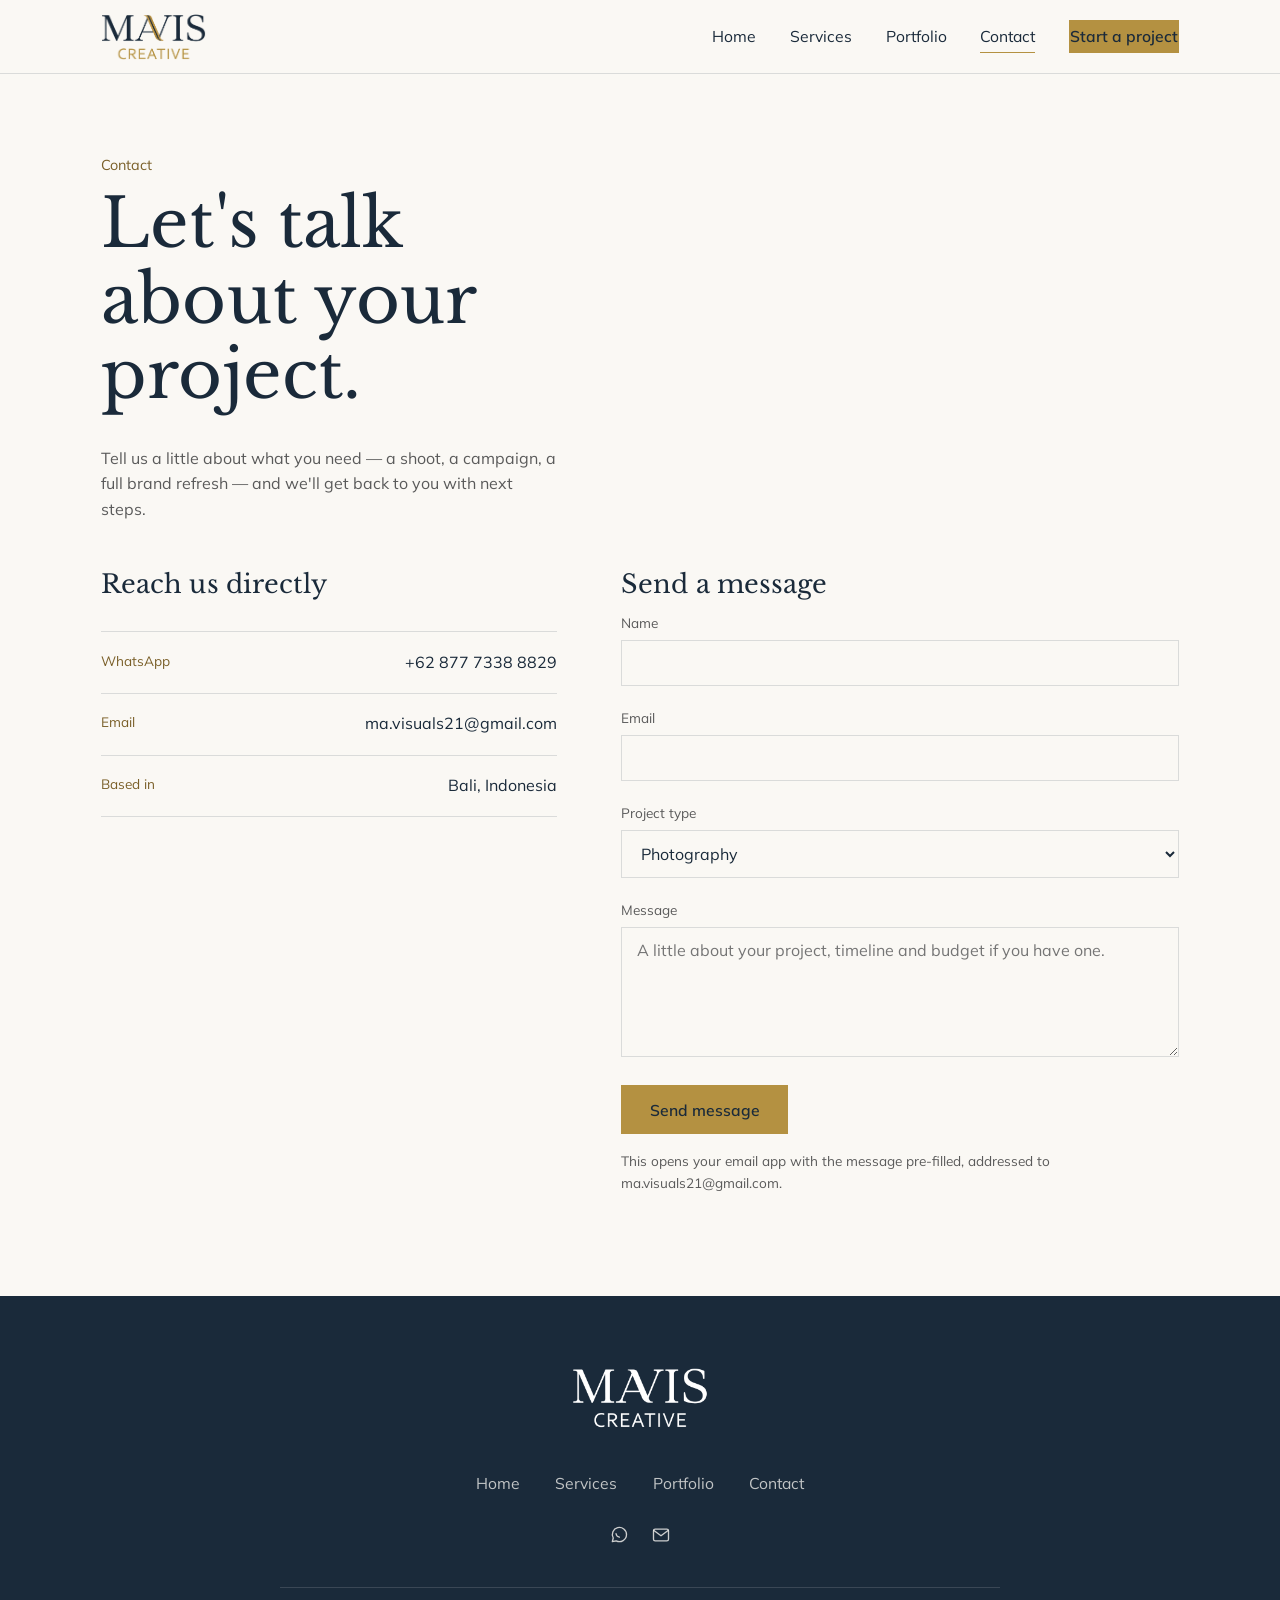
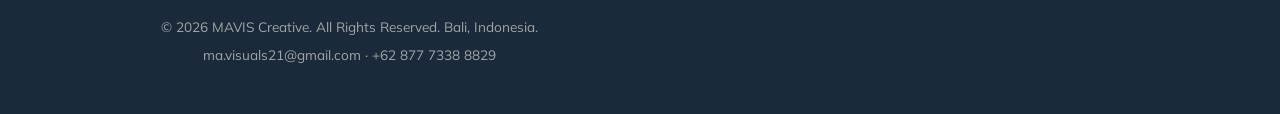
==== contact.html @ d6a07fe7 "Add files via upload" ====
<!DOCTYPE html>
<html lang="en">
<head>
<meta charset="UTF-8">
<meta name="viewport" content="width=device-width, initial-scale=1.0">
<title>Contact — MAVIS Creative</title>
<meta name="description" content="Get in touch with MAVIS for photography, videography, design, digital marketing or OTA listing work in Bali.">
<link rel="stylesheet" href="css/style.css">
</head>
<body class="page-inner">

<header class="site-header">
  <div class="container">
    <a href="index.html" class="brand" aria-label="MAVIS Creative — home">
      <img class="brand-logo brand-logo-color" src="assets/logo/mavis-creative-color.png" alt="MAVIS Creative">
      <img class="brand-logo brand-logo-white" src="assets/logo/mavis-creative-white.png" alt="MAVIS Creative">
    </a>
    <button class="nav-toggle" aria-label="Toggle menu" aria-expanded="false">
      <span></span><span></span><span></span>
    </button>
    <nav class="nav-links">
      <a href="index.html">Home</a>
      <a href="services.html">Services</a>
      <a href="portfolio.html">Portfolio</a>
      <a href="contact.html" aria-current="page">Contact</a>
      <a href="https://wa.me/6287773388829" class="nav-cta" target="_blank" rel="noopener">Start a project</a>
    </nav>
  </div>
</header>

<main>

  <section style="padding-top: clamp(7rem, 12vw, 10rem);">
    <div class="container">
      <div class="section-head">
        <span class="kicker">Contact</span>
        <h1>Let's talk about your project.</h1>
        <p>Tell us a little about what you need — a shoot, a campaign, a full brand refresh — and we'll get back to you with next steps.</p>
      </div>

      <div class="contact-grid">
        <div>
          <h3>Reach us directly</h3>
          <ul class="contact-list">
            <li>
              <span class="label">WhatsApp</span>
              <a href="https://wa.me/6287773388829" target="_blank" rel="noopener">+62 877 7338 8829</a>
            </li>
            <li>
              <span class="label">Email</span>
              <a href="mailto:ma.visuals21@gmail.com">ma.visuals21@gmail.com</a>
            </li>
            <li>
              <span class="label">Based in</span>
              <span>Bali, Indonesia</span>
            </li>
          </ul>
        </div>

        <div>
          <h3>Send a message</h3>
          <form id="contact-form">
            <div class="field">
              <label for="name">Name</label>
              <input type="text" id="name" name="name" required>
            </div>
            <div class="field">
              <label for="email">Email</label>
              <input type="email" id="email" name="email" required>
            </div>
            <div class="field">
              <label for="project">Project type</label>
              <select id="project" name="project">
                <option>Photography</option>
                <option>Videography</option>
                <option>Graphic design / branding</option>
                <option>Digital marketing (Meta &amp; Google Ads)</option>
                <option>OTA listing</option>
                <option>Something else</option>
              </select>
            </div>
            <div class="field">
              <label for="message">Message</label>
              <textarea id="message" name="message" required placeholder="A little about your project, timeline and budget if you have one."></textarea>
            </div>
            <button type="submit" class="btn btn-primary">Send message</button>
            <p class="form-note">This opens your email app with the message pre-filled, addressed to ma.visuals21@gmail.com.</p>
          </form>
        </div>
      </div>
    </div>
  </section>

</main>

<footer class="site-footer">
  <div class="container">
    <a href="index.html" class="footer-brand">
      <img src="assets/logo/mavis-creative-white.png" alt="MAVIS Creative">
    </a>
    <nav class="footer-links">
      <a href="index.html">Home</a>
      <a href="services.html">Services</a>
      <a href="portfolio.html">Portfolio</a>
      <a href="contact.html">Contact</a>
    </nav>
    <div class="footer-social">
      <a href="https://wa.me/6287773388829" target="_blank" rel="noopener" aria-label="WhatsApp"><svg viewBox="0 0 24 24" fill="none" stroke="currentColor" stroke-width="1.6" stroke-linecap="round" stroke-linejoin="round"><path d="M21 11.5a8.5 8.5 0 01-12.4 7.5L4 20l1.1-4.4A8.5 8.5 0 1121 11.5z"/><path d="M8.5 10.5c.3 2 2 3.7 4 4"/></svg></a>
      <a href="mailto:ma.visuals21@gmail.com" aria-label="Email"><svg viewBox="0 0 24 24" fill="none" stroke="currentColor" stroke-width="1.6" stroke-linecap="round" stroke-linejoin="round"><rect x="3" y="5" width="18" height="14" rx="2"/><path d="M3.5 6.5L12 13l8.5-6.5"/></svg></a>
    </div>
    <div class="footer-line"></div>
    <div class="footer-copy">
      <p>&copy; <span id="year"></span> MAVIS Creative. All Rights Reserved. Bali, Indonesia.</p>
      <p><a href="mailto:ma.visuals21@gmail.com">ma.visuals21@gmail.com</a> &middot; <a href="https://wa.me/6287773388829">+62 877 7338 8829</a></p>
    </div>
  </div>
</footer>

<script>document.getElementById('year').textContent = new Date().getFullYear();</script>
<script src="js/main.js"></script>
</body>
</html>
---- css/style.css ----
/* ============================================================
   MAVIS Creative
   Design tokens: Dark Slate Blue #1a2a3a / Antique Brass #b49141 / Gray #5a5a5a
   Type: Baskerville Old Face (display) + Corbel (text)
   ============================================================ */

@import url('https://fonts.googleapis.com/css2?family=Libre+Baskerville:ital,wght@0,400;0,700;1,400&family=Mulish:wght@400;500;600;700&display=swap');

:root{
  /* --- brand colors --- */
  --ink:        #1a2a3a;   /* dark slate blue */
  --brass:      #b49141;   /* antique brass — for buttons, dark backgrounds, large accents */
  --brass-deep: #8c6f30;
  --brass-text: #7a5f28;   /* darkened brass, AA-safe for small text on the paper background */
  --gray:       #5a5a5a;
  --paper:      #faf8f4;   /* warm off-white */
  --paper-deep: #efe9dd;   /* deeper warm panel */
  --line:       rgba(26,42,58,0.14);
  --line-brass: rgba(180,145,65,0.45);

  /* --- type --- */
  --serif: 'Baskerville Old Face', 'Libre Baskerville', Georgia, 'Times New Roman', serif;
  --sans:  Corbel, Mulish, 'Segoe UI', system-ui, -apple-system, sans-serif;

  /* --- scale (approx 1.25 ratio) --- */
  --s-1: 0.9rem;
  --s0:  1rem;
  --s1:  1.25rem;
  --s2:  1.7rem;
  --s3:  2.2rem;
  --s4:  3rem;
  --s5:  4.2rem;

  --max: 1180px;
  --gutter: clamp(1.25rem, 4vw, 3.5rem);
}

*, *::before, *::after{ box-sizing: border-box; }
html{ scroll-behavior: smooth; }
@media (prefers-reduced-motion: reduce){
  html{ scroll-behavior: auto; }
  *{ animation-duration: 0.001ms !important; animation-iteration-count: 1 !important; transition-duration: 0.001ms !important; }
}

body{
  margin:0;
  background: var(--paper);
  color: var(--ink);
  font-family: var(--sans);
  font-size: var(--s0);
  line-height: 1.6;
  -webkit-font-smoothing: antialiased;
}

img{ max-width:100%; display:block; }
a{ color: inherit; text-decoration: none; }
ul{ margin:0; padding:0; list-style:none; }
button{ font-family: inherit; }

h1,h2,h3,h4{
  font-family: var(--serif);
  font-weight: 700;
  line-height: 1.12;
  margin: 0 0 0.5em;
  letter-spacing: 0.002em;
}
h1{ font-size: clamp(2.4rem, 5.4vw, var(--s5)); font-weight: 400; }
h2{ font-size: clamp(1.8rem, 3.4vw, var(--s4)); font-weight: 400; }
h3{ font-size: clamp(1.3rem, 2vw, var(--s3)); font-weight: 400; }
h4{ font-size: var(--s1); font-weight: 700; font-family: var(--sans); }

p{ margin: 0 0 1em; color: var(--gray); max-width: 62ch; }
p:last-child{ margin-bottom: 0; }

.container{
  max-width: var(--max);
  margin: 0 auto;
  padding-left: var(--gutter);
  padding-right: var(--gutter);
}

.visually-hidden{
  position:absolute; width:1px; height:1px; overflow:hidden;
  clip: rect(0 0 0 0); white-space:nowrap;
}

:focus-visible{
  outline: 2px solid var(--brass);
  outline-offset: 3px;
}

/* ============================================================
   Grain texture — subtle, editorial paper feel
   ============================================================ */
.grain{
  position: relative;
}
.grain::before{
  content:"";
  position:absolute; inset:0;
  pointer-events:none;
  opacity:0.05;
  background-image: url("data:image/svg+xml,%3Csvg xmlns='http://www.w3.org/2000/svg' width='120' height='120'%3E%3Cfilter id='n'%3E%3CfeTurbulence type='fractalNoise' baseFrequency='0.9' numOctaves='2' stitchTiles='stitch'/%3E%3C/filter%3E%3Crect width='100%25' height='100%25' filter='url(%23n)'/%3E%3C/svg%3E");
  mix-blend-mode: overlay;
}

/* ============================================================
   Header / Nav
   ============================================================ */
.site-header{
  position: fixed;
  top:0; left:0; right:0;
  z-index: 100;
  padding: 1.4rem 0;
  transition: background-color .35s ease, padding .35s ease, border-color .35s ease;
  border-bottom: 1px solid transparent;
}
.site-header .container{
  display:flex; align-items:center; justify-content:space-between; gap: 1.5rem;
}
.site-header.is-scrolled{
  background: rgba(250,248,244,0.94);
  backdrop-filter: blur(6px);
  border-bottom-color: var(--line);
  padding: 0.85rem 0;
}
body.page-inner .site-header{
  background: var(--paper);
  border-bottom-color: var(--line);
  padding: 0.85rem 0;
}

.brand{
  display:flex; flex-direction: column; line-height: 1;
}
.brand-logo{
  height: 46px;
  width: auto;
  display: block;
}
.brand-logo-white{ display:none; }
body:not(.page-inner) .site-header:not(.is-scrolled) .brand-logo-color{ display:none; }
body:not(.page-inner) .site-header:not(.is-scrolled) .brand-logo-white{ display:block; }

.brand .word{
  font-family: var(--serif);
  font-size: 1.7rem;
  color: var(--ink);
}
body:not(.page-inner) .site-header:not(.is-scrolled) .brand .word{ color: var(--paper); }
.brand .sub{
  font-size: 0.62rem;
  letter-spacing: 0.14em;
  color: var(--brass-text);
  margin-top: 0.25rem;
}
body:not(.page-inner) .site-header:not(.is-scrolled) .brand .sub{ color: var(--brass); }

.nav-links{
  display:flex; align-items:center; gap: 2.1rem;
}
.nav-links a{
  font-size: 0.98rem;
  color: var(--ink);
  padding: 0.2rem 0;
  border-bottom: 1px solid transparent;
  transition: border-color .2s ease, color .2s ease;
}
body:not(.page-inner) .site-header:not(.is-scrolled) .nav-links a{ color: var(--paper); }
.nav-links a:hover, .nav-links a[aria-current="page"]{
  border-bottom-color: var(--brass);
}
.nav-cta{
  display:inline-flex; align-items:center;
  background: var(--brass);
  color: var(--ink) !important;
  padding: 0.6rem 1.3rem;
  font-size: 0.92rem;
  font-weight: 600;
  border: 1px solid var(--brass);
  border-bottom: 1px solid var(--brass) !important;
  transition: background .2s ease, color .2s ease;
}
.nav-cta:hover{ background: transparent; color: var(--brass) !important; }
body:not(.page-inner) .site-header:not(.is-scrolled) .nav-cta{ color: var(--ink) !important; }

.nav-toggle{
  display:none;
  background:none; border:none; cursor:pointer;
  width: 34px; height: 24px; position: relative;
}
.nav-toggle span{
  position:absolute; left:0; right:0; height: 2px;
  background: currentColor; transition: transform .25s ease, opacity .25s ease;
}
.nav-toggle span:nth-child(1){ top:0; }
.nav-toggle span:nth-child(2){ top: 11px; }
.nav-toggle span:nth-child(3){ top: 22px; }
body:not(.page-inner) .site-header:not(.is-scrolled) .nav-toggle{ color: var(--paper); }
.nav-open .nav-toggle span:nth-child(1){ transform: translateY(11px) rotate(45deg); }
.nav-open .nav-toggle span:nth-child(2){ opacity:0; }
.nav-open .nav-toggle span:nth-child(3){ transform: translateY(-11px) rotate(-45deg); }

@media (max-width: 800px){
  .nav-toggle{ display:block; color: var(--ink); }
  .nav-links{
    position: fixed; inset: 0 0 0 0; top: 68px;
    background: var(--ink);
    flex-direction: column;
    justify-content: flex-start;
    padding: 3rem var(--gutter);
    gap: 1.8rem;
    transform: translateX(100%);
    transition: transform .35s ease;
  }
  .nav-links a{ color: var(--paper) !important; font-size: 1.3rem; }
  .nav-cta{ align-self:flex-start; }
  .nav-open .nav-links{ transform: translateX(0); }
}

/* ============================================================
   Hero
   ============================================================ */
.hero{
  position: relative;
  min-height: 100vh;
  display:flex; align-items:flex-end;
  color: var(--paper);
  overflow:hidden;
}
.hero-media{
  position:absolute; inset:0;
  background: linear-gradient(150deg, #1a2a3a 0%, #223549 45%, #6d5527 120%);
}
.hero-media::after{
  content:"";
  position:absolute; inset:0;
  background: linear-gradient(0deg, rgba(10,15,20,0.72) 0%, rgba(10,15,20,0.22) 55%, rgba(10,15,20,0.05) 100%);
}
.hero-inner{
  position: relative;
  width:100%;
  padding: 8rem 0 4.5rem;
  display:grid;
  grid-template-columns: 1.4fr 1fr;
  gap: 3rem;
  align-items:end;
}
.hero-eyebrow{
  font-size: 0.85rem;
  letter-spacing: 0.06em;
  color: var(--brass);
  margin-bottom: 1rem;
}
.hero h1{
  color: var(--paper);
  margin-bottom: 0.6rem;
}
.hero-standfirst p{
  color: rgba(250,248,244,0.82);
  font-size: 1.08rem;
}
.hero-actions{
  margin-top: 1.6rem;
  display:flex; gap: 1rem; flex-wrap:wrap;
}

@media (max-width: 800px){
  .hero-inner{ grid-template-columns: 1fr; }
  .hero{ min-height: 92vh; }
}

/* ============================================================
   Buttons
   ============================================================ */
.btn{
  display:inline-flex; align-items:center; gap:0.5rem;
  padding: 0.85rem 1.7rem;
  font-size: 0.98rem;
  font-weight: 600;
  border: 1px solid currentColor;
  transition: background .2s ease, color .2s ease, border-color .2s ease;
  cursor: pointer;
  background: transparent;
}
.btn-primary{
  background: var(--brass);
  border-color: var(--brass);
  color: var(--ink);
}
.btn-primary:hover{ background: transparent; color: var(--brass); }
.btn-ghost{
  color: var(--paper);
  border-color: rgba(250,248,244,0.55);
}
.btn-ghost:hover{ border-color: var(--paper); background: rgba(250,248,244,0.08); }
.btn-dark{
  color: var(--ink);
  border-color: var(--ink);
}
.btn-dark:hover{ background: var(--ink); color: var(--paper); }

/* ============================================================
   Sections / spacing rhythm
   ============================================================ */
section{ padding: clamp(4rem, 8vw, 7rem) 0; }
.section-head{
  max-width: 46ch;
  margin-bottom: 3rem;
}
.section-head .kicker{
  color: var(--brass-text);
  font-size: 0.9rem;
  margin-bottom: 0.6rem;
  display:block;
}

.bg-ink{ background: var(--ink); color: var(--paper); }
.bg-ink h2, .bg-ink h3{ color: var(--paper); }
.bg-ink p{ color: rgba(250,248,244,0.78); }
.bg-panel{ background: var(--paper-deep); }

/* Intro / two-col */
.intro-grid{
  display:grid;
  grid-template-columns: 1fr 1fr;
  gap: 3.5rem;
  align-items: start;
}
.intro-grid .lede{ font-size: 1.25rem; color: var(--ink); font-family: var(--serif); line-height:1.5; }
@media (max-width: 800px){ .intro-grid{ grid-template-columns: 1fr; gap:2rem; } }

/* ============================================================
   Services index (magazine contents style)
   ============================================================ */
.index-list{ border-top: 1px solid var(--line); }
.index-row{
  display:grid;
  grid-template-columns: 3.5rem 1fr auto;
  gap: 1.5rem;
  align-items:center;
  padding: 1.6rem 0;
  border-bottom: 1px solid var(--line);
  transition: padding-left .25s ease;
}
.index-row:hover{ padding-left: 0.6rem; }
.index-icon{
  display: inline-flex;
  align-items: center;
  justify-content: center;
  width: 2.3rem;
  height: 2.3rem;
  color: var(--brass-text);
}
.index-icon svg{ width: 100%; height: 100%; display:block; }
.index-text h3{ margin-bottom: 0.2rem; font-size: 1.4rem; }
.index-text p{ margin:0; font-size: 0.98rem; }
.index-row .row-link{
  font-size: 0.9rem;
  white-space: nowrap;
  color: var(--ink);
  border-bottom: 1px solid var(--line-brass);
}
.index-row .row-link:hover{ color: var(--brass-text); }
@media (max-width: 640px){
  .index-row{ grid-template-columns: 2.4rem 1fr; }
  .index-row .row-link{ display:none; }
}

/* ============================================================
   Placeholder media blocks
   ============================================================ */
.ph{
  position: relative;
  aspect-ratio: 4 / 5;
  overflow:hidden;
  background: linear-gradient(135deg, #23374a 0%, #1a2a3a 45%, #7a611f 150%);
  display:flex; align-items:flex-end;
  color: rgba(250,248,244,0.9);
}
.ph.ratio-wide{ aspect-ratio: 16/10; }
.ph.ratio-square{ aspect-ratio: 1/1; }
.ph::before{
  content:"";
  position:absolute; inset:0;
  opacity:0.12;
  background-image: url("data:image/svg+xml,%3Csvg xmlns='http://www.w3.org/2000/svg' width='140' height='140'%3E%3Cfilter id='n'%3E%3CfeTurbulence type='fractalNoise' baseFrequency='0.85' numOctaves='2'/%3E%3C/filter%3E%3Crect width='100%25' height='100%25' filter='url(%23n)'/%3E%3C/svg%3E");
  mix-blend-mode: overlay;
}
.ph .ph-label{
  position:relative;
  padding: 1rem 1.1rem;
  font-size: 0.82rem;
  letter-spacing: 0.02em;
  background: linear-gradient(0deg, rgba(10,15,20,0.55), transparent);
  width:100%;
}

/* ============================================================
   Work grid (home preview + portfolio)
   ============================================================ */
.work-grid{
  display:grid;
  grid-template-columns: repeat(4, 1fr);
  gap: 1.1rem;
}
.work-grid .item:nth-child(1){ grid-column: span 2; grid-row: span 2; }
.work-grid .item:nth-child(4){ grid-column: span 2; }
@media (max-width: 900px){
  .work-grid{ grid-template-columns: repeat(2,1fr); }
  .work-grid .item:nth-child(1){ grid-column: span 2; grid-row: span 1; }
  .work-grid .item:nth-child(4){ grid-column: span 1; }
}

.portfolio-grid{
  display:grid;
  grid-template-columns: repeat(3, 1fr);
  gap: 1.4rem;
}
@media (max-width: 900px){ .portfolio-grid{ grid-template-columns: repeat(2,1fr); } }
@media (max-width: 560px){ .portfolio-grid{ grid-template-columns: 1fr; } }
.portfolio-grid .item[hidden]{ display:none; }

.filter-bar{
  display:flex; flex-wrap:wrap; gap: 0.6rem;
  margin-bottom: 2.5rem;
}
.filter-btn{
  padding: 0.55rem 1.1rem;
  font-size: 0.9rem;
  border: 1px solid var(--line);
  background: transparent;
  color: var(--gray);
  cursor:pointer;
  transition: all .2s ease;
}
.filter-btn:hover{ border-color: var(--brass-text); color: var(--ink); }
.filter-btn.is-active{
  background: var(--ink); border-color: var(--ink); color: var(--paper);
}

/* ============================================================
   Service detail blocks (services.html)
   ============================================================ */
.service-block{
  display:grid;
  grid-template-columns: 1fr 1fr;
  gap: 3.5rem;
  align-items:center;
  padding: clamp(3rem, 6vw, 5rem) 0;
  border-bottom: 1px solid var(--line);
}
.service-block:last-child{ border-bottom:none; }
.service-block.flip .media{ order:2; }
.service-block .index-icon{ margin-bottom: 1rem; width: 2.6rem; height: 2.6rem; }
.service-block .deliverables{ margin-top: 1.4rem; }
.service-block .deliverables li{
  padding: 0.5rem 0 0.5rem 1.1rem;
  border-top: 1px solid var(--line);
  position: relative;
  font-size: 0.95rem;
  color: var(--gray);
}
.service-block .deliverables li:first-child{ border-top: none; }
.service-block .deliverables li::before{
  content: "—";
  position:absolute; left:0; color: var(--brass);
}
@media (max-width: 800px){
  .service-block, .service-block.flip{ grid-template-columns: 1fr; }
  .service-block.flip .media{ order:0; }
}

/* ============================================================
   CTA banner
   ============================================================ */
.cta-banner{
  text-align:center;
}
.cta-banner h2{ max-width: 20ch; margin-left:auto; margin-right:auto; }
.cta-banner .btn{ margin-top: 1.6rem; }

/* ============================================================
   Contact page
   ============================================================ */
.contact-grid{
  display:grid;
  grid-template-columns: 0.9fr 1.1fr;
  gap: 4rem;
}
@media (max-width: 800px){ .contact-grid{ grid-template-columns: 1fr; gap: 2.5rem; } }

.contact-list{ margin-top: 2rem; border-top: 1px solid var(--line); }
.contact-list li{
  padding: 1.1rem 0;
  border-bottom: 1px solid var(--line);
  display:flex; justify-content:space-between; gap:1rem;
  flex-wrap: wrap;
}
.contact-list .label{ color: var(--brass-text); font-size:0.85rem; }
.contact-list a:hover{ color: var(--brass-text); }

.field{ margin-bottom: 1.3rem; }
.field label{
  display:block; font-size: 0.85rem; color: var(--gray); margin-bottom: 0.4rem;
}
.field input, .field select, .field textarea{
  width:100%;
  font-family: var(--sans);
  font-size: 1rem;
  padding: 0.75rem 0.9rem;
  border: 1px solid var(--line);
  background: var(--paper);
  color: var(--ink);
}
.field input:focus, .field select:focus, .field textarea:focus{
  border-color: var(--brass);
  outline: none;
}
.field textarea{ min-height: 130px; resize: vertical; }
.form-note{ font-size: 0.85rem; margin-top: 1rem; color: var(--gray); }

/* ============================================================
   Footer
   ============================================================ */
.site-footer{
  background: var(--ink);
  color: rgba(250,248,244,0.75);
  padding: 4.5rem 0 2.6rem;
  text-align: center;
}
.footer-brand{ display:inline-block; margin-bottom: 2.2rem; }
.footer-brand img{ height: 60px; width:auto; }
.footer-links{
  display:flex; justify-content:center; gap: 2.2rem; flex-wrap: wrap;
  margin-bottom: 1.8rem;
}
.footer-links a{ font-size: 0.98rem; }
.footer-links a:hover{ color: var(--brass); }
.footer-social{
  display:flex; justify-content:center; align-items:center; gap: 1.4rem;
  margin-bottom: 2.6rem;
}
.footer-social a{ color: rgba(250,248,244,0.8); transition: color .2s ease; }
.footer-social a:hover{ color: var(--brass); }
.footer-social svg{ width: 20px; height: 20px; display:block; }
.footer-line{
  max-width: 720px;
  margin: 0 auto 1.8rem;
  border-top: 1px solid rgba(250,248,244,0.14);
}
.footer-copy p{ margin: 0 0 0.4rem; font-size: 0.85rem; color: rgba(250,248,244,0.6); }
.footer-copy a:hover{ color: var(--brass); }
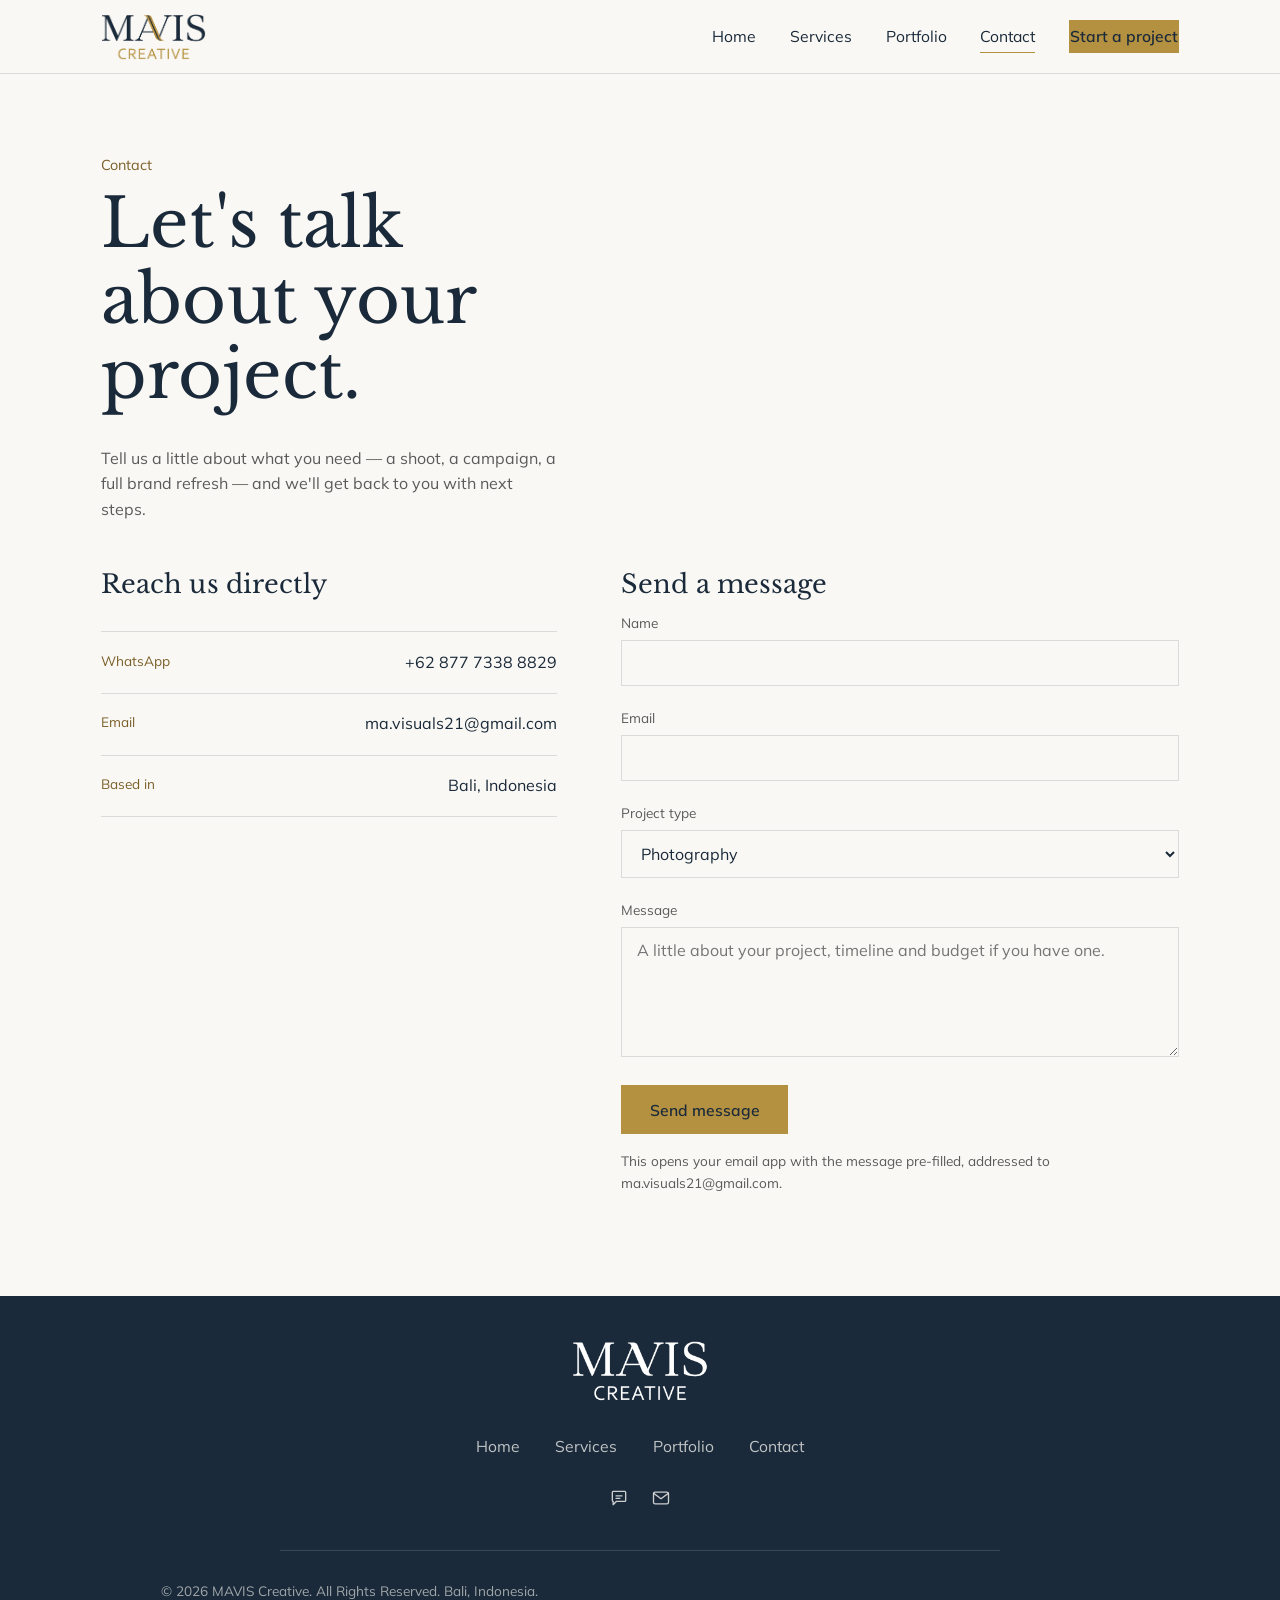
==== commit 58efa947: "Add files via upload" ====
--- a/contact.html
+++ b/contact.html
@@ -74,8 +74,7 @@
                 <option>Photography</option>
                 <option>Videography</option>
                 <option>Graphic design / branding</option>
-                <option>Digital marketing (Meta &amp; Google Ads)</option>
-                <option>OTA listing</option>
+                <option>Digital marketing (Meta &amp; Google Ads, OTA listing)</option>
                 <option>Something else</option>
               </select>
             </div>
@@ -105,13 +104,12 @@
       <a href="contact.html">Contact</a>
     </nav>
     <div class="footer-social">
-      <a href="https://wa.me/6287773388829" target="_blank" rel="noopener" aria-label="WhatsApp"><svg viewBox="0 0 24 24" fill="none" stroke="currentColor" stroke-width="1.6" stroke-linecap="round" stroke-linejoin="round"><path d="M21 11.5a8.5 8.5 0 01-12.4 7.5L4 20l1.1-4.4A8.5 8.5 0 1121 11.5z"/><path d="M8.5 10.5c.3 2 2 3.7 4 4"/></svg></a>
+      <a href="https://wa.me/6287773388829" target="_blank" rel="noopener" aria-label="WhatsApp"><svg viewBox="0 0 24 24" fill="none" stroke="currentColor" stroke-width="1.6" stroke-linecap="round" stroke-linejoin="round"><path d="M4 5a1 1 0 011-1h14a1 1 0 011 1v10a1 1 0 01-1 1H9l-4 4v-4H5a1 1 0 01-1-1V5z"/><path d="M8.5 9.5h7M8.5 12.5h4.5"/></svg></a>
       <a href="mailto:ma.visuals21@gmail.com" aria-label="Email"><svg viewBox="0 0 24 24" fill="none" stroke="currentColor" stroke-width="1.6" stroke-linecap="round" stroke-linejoin="round"><rect x="3" y="5" width="18" height="14" rx="2"/><path d="M3.5 6.5L12 13l8.5-6.5"/></svg></a>
     </div>
     <div class="footer-line"></div>
     <div class="footer-copy">
       <p>&copy; <span id="year"></span> MAVIS Creative. All Rights Reserved. Bali, Indonesia.</p>
-      <p><a href="mailto:ma.visuals21@gmail.com">ma.visuals21@gmail.com</a> &middot; <a href="https://wa.me/6287773388829">+62 877 7338 8829</a></p>
     </div>
   </div>
 </footer>
--- a/css/style.css
+++ b/css/style.css
@@ -476,6 +476,7 @@
    ============================================================ */
 .cta-banner{
   text-align:center;
+  padding-bottom: clamp(2.5rem, 5vw, 3.5rem);
 }
 .cta-banner h2{ max-width: 20ch; margin-left:auto; margin-right:auto; }
 .cta-banner .btn{ margin-top: 1.6rem; }
@@ -526,10 +527,10 @@
 .site-footer{
   background: var(--ink);
   color: rgba(250,248,244,0.75);
-  padding: 4.5rem 0 2.6rem;
+  padding: 2.8rem 0 2.6rem;
   text-align: center;
 }
-.footer-brand{ display:inline-block; margin-bottom: 2.2rem; }
+.footer-brand{ display:inline-block; margin-bottom: 1.6rem; }
 .footer-brand img{ height: 60px; width:auto; }
 .footer-links{
   display:flex; justify-content:center; gap: 2.2rem; flex-wrap: wrap;
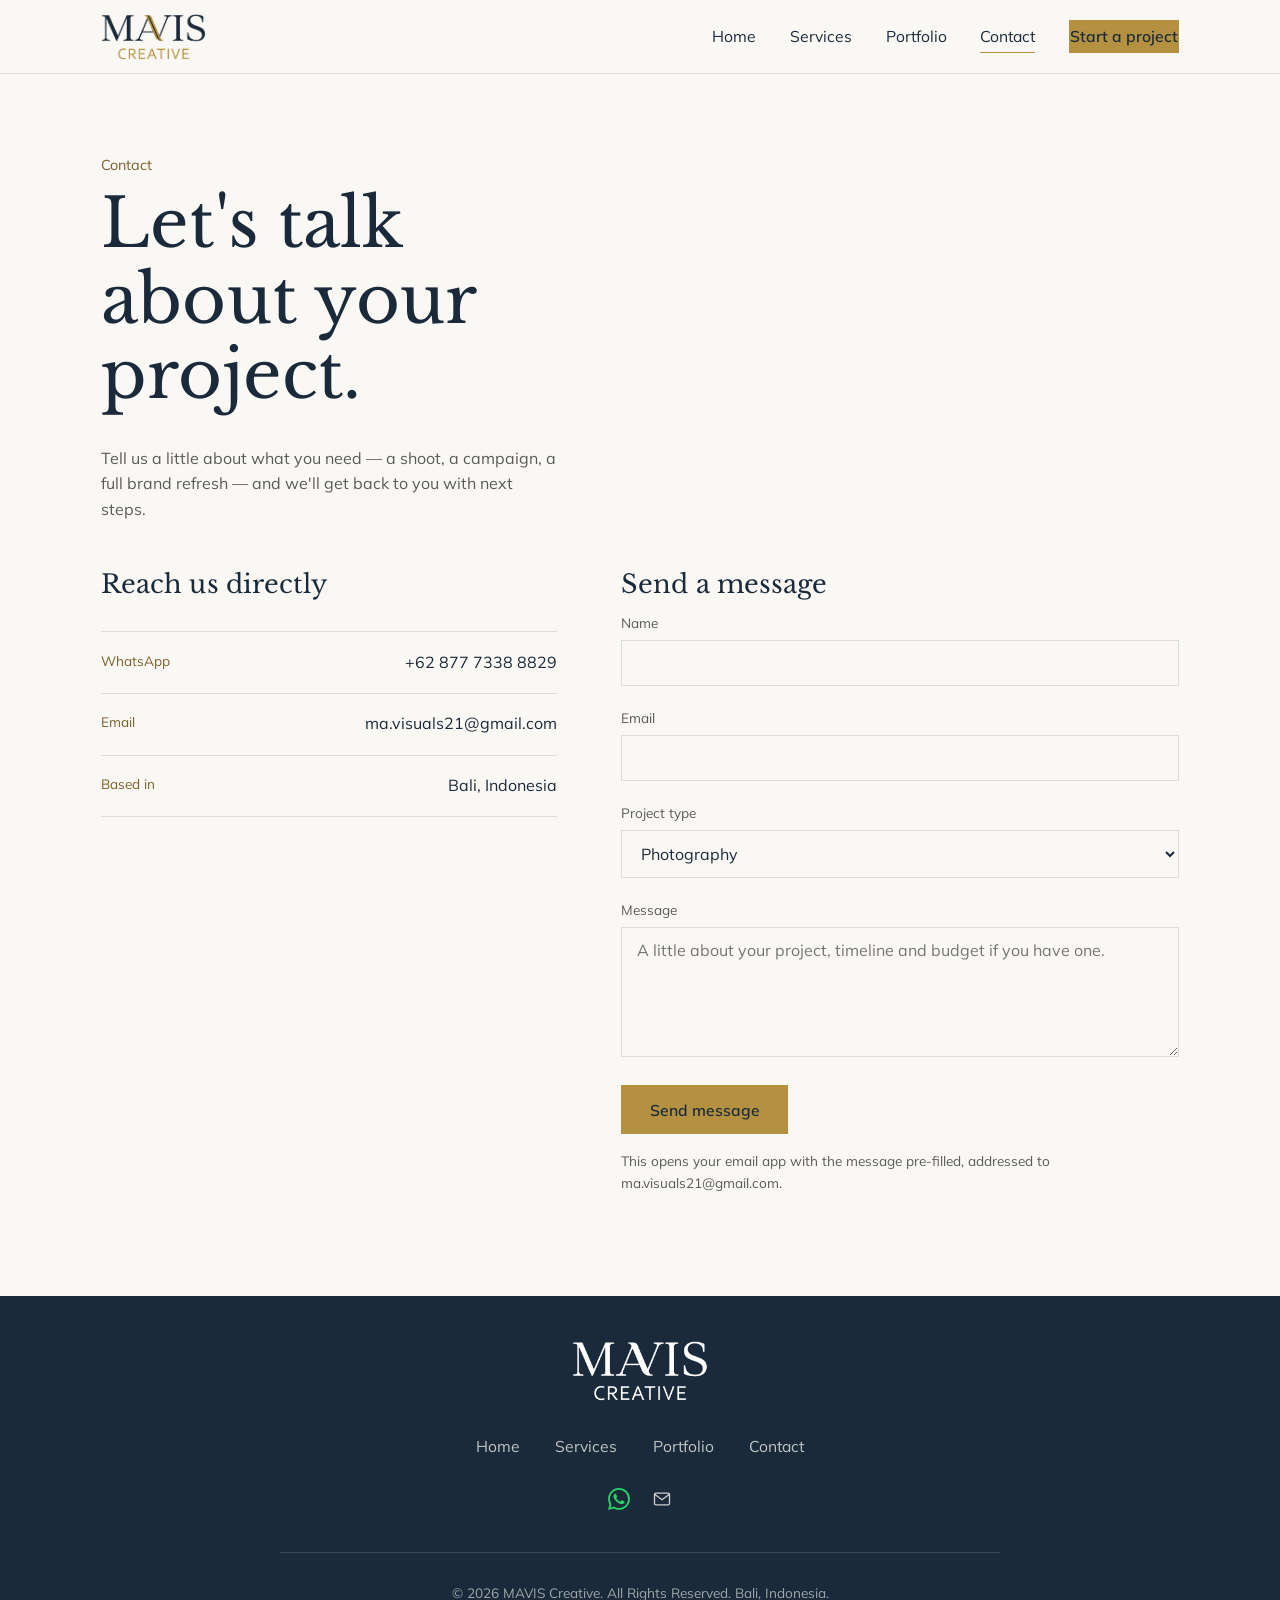
==== commit 58a86858: "Add files via upload" ====
--- a/contact.html
+++ b/contact.html
@@ -5,6 +5,10 @@
 <meta name="viewport" content="width=device-width, initial-scale=1.0">
 <title>Contact — MAVIS Creative</title>
 <meta name="description" content="Get in touch with MAVIS for photography, videography, design, digital marketing or OTA listing work in Bali.">
+<link rel="icon" href="assets/logo/favicon.ico" sizes="any">
+<link rel="icon" type="image/png" sizes="32x32" href="assets/logo/favicon-32.png">
+<link rel="icon" type="image/png" sizes="48x48" href="assets/logo/favicon-48.png">
+<link rel="apple-touch-icon" sizes="180x180" href="assets/logo/favicon-180.png">
 <link rel="stylesheet" href="css/style.css">
 </head>
 <body class="page-inner">
@@ -104,7 +108,7 @@
       <a href="contact.html">Contact</a>
     </nav>
     <div class="footer-social">
-      <a href="https://wa.me/6287773388829" target="_blank" rel="noopener" aria-label="WhatsApp"><svg viewBox="0 0 24 24" fill="none" stroke="currentColor" stroke-width="1.6" stroke-linecap="round" stroke-linejoin="round"><path d="M4 5a1 1 0 011-1h14a1 1 0 011 1v10a1 1 0 01-1 1H9l-4 4v-4H5a1 1 0 01-1-1V5z"/><path d="M8.5 9.5h7M8.5 12.5h4.5"/></svg></a>
+      <a href="https://wa.me/6287773388829" target="_blank" rel="noopener" aria-label="WhatsApp"><svg viewBox="0 0 16 16" class="wa-icon" fill="#25D366"><path d="M13.601 2.326A7.85 7.85 0 0 0 7.994 0C3.627 0 .068 3.558.064 7.926c0 1.399.366 2.76 1.057 3.965L0 16l4.204-1.102a7.9 7.9 0 0 0 3.79.965h.004c4.368 0 7.926-3.558 7.93-7.93A7.9 7.9 0 0 0 13.6 2.326zM7.994 14.521a6.6 6.6 0 0 1-3.356-.92l-.24-.144-2.494.654.666-2.433-.156-.251a6.56 6.56 0 0 1-1.007-3.505c0-3.626 2.957-6.584 6.591-6.584a6.56 6.56 0 0 1 4.66 1.931 6.56 6.56 0 0 1 1.928 4.66c-.004 3.639-2.961 6.592-6.592 6.592m3.615-4.934c-.197-.099-1.17-.578-1.353-.646-.182-.065-.315-.099-.445.099-.133.197-.513.646-.627.775-.114.133-.232.148-.43.05-.197-.1-.836-.308-1.592-.985-.59-.525-.985-1.175-1.103-1.372-.114-.198-.011-.304.088-.403.087-.088.197-.232.296-.346.1-.114.133-.198.198-.33.065-.134.034-.248-.015-.347-.05-.099-.445-1.076-.612-1.47-.16-.389-.323-.335-.445-.34-.114-.007-.247-.007-.38-.007a.73.73 0 0 0-.529.247c-.182.198-.691.677-.691 1.654s.71 1.916.81 2.049c.098.133 1.394 2.132 3.383 2.992.47.205.84.326 1.129.418.475.152.904.129 1.246.08.38-.058 1.171-.48 1.338-.943.164-.464.164-.86.114-.943-.049-.084-.182-.133-.38-.232"/></svg></a>
       <a href="mailto:ma.visuals21@gmail.com" aria-label="Email"><svg viewBox="0 0 24 24" fill="none" stroke="currentColor" stroke-width="1.6" stroke-linecap="round" stroke-linejoin="round"><rect x="3" y="5" width="18" height="14" rx="2"/><path d="M3.5 6.5L12 13l8.5-6.5"/></svg></a>
     </div>
     <div class="footer-line"></div>
--- a/css/style.css
+++ b/css/style.css
@@ -545,10 +545,11 @@
 .footer-social a{ color: rgba(250,248,244,0.8); transition: color .2s ease; }
 .footer-social a:hover{ color: var(--brass); }
 .footer-social svg{ width: 20px; height: 20px; display:block; }
+.footer-social .wa-icon{ width: 22px; height: 22px; }
 .footer-line{
   max-width: 720px;
   margin: 0 auto 1.8rem;
   border-top: 1px solid rgba(250,248,244,0.14);
 }
-.footer-copy p{ margin: 0 0 0.4rem; font-size: 0.85rem; color: rgba(250,248,244,0.6); }
+.footer-copy p{ margin: 0 0 0.4rem; font-size: 0.85rem; color: rgba(250,248,244,0.6); max-width: none; }
 .footer-copy a:hover{ color: var(--brass); }
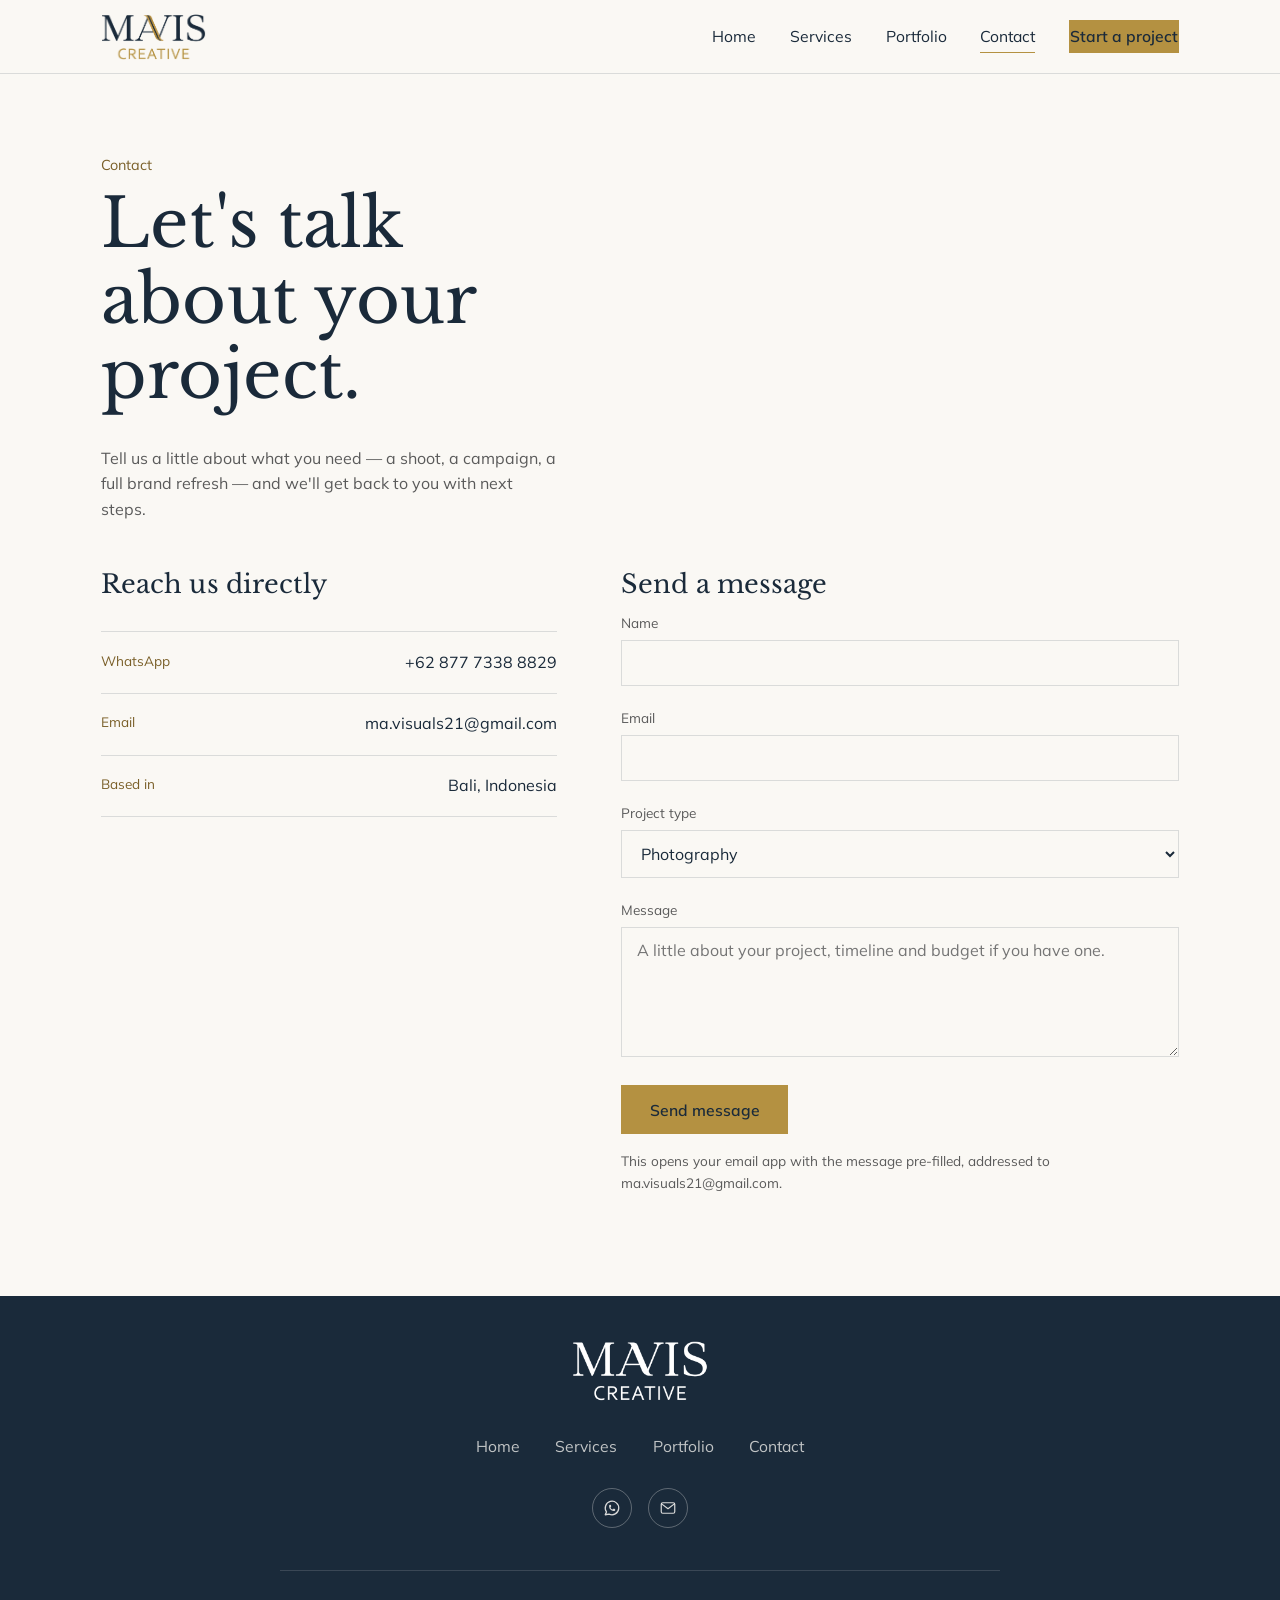
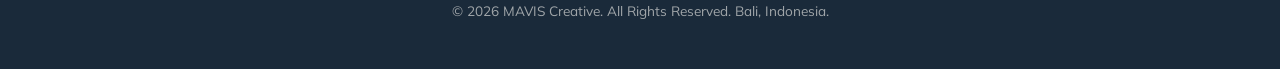
==== commit 74ba5484: "Add files via upload" ====
--- a/contact.html
+++ b/contact.html
@@ -108,7 +108,7 @@
       <a href="contact.html">Contact</a>
     </nav>
     <div class="footer-social">
-      <a href="https://wa.me/6287773388829" target="_blank" rel="noopener" aria-label="WhatsApp"><svg viewBox="0 0 16 16" class="wa-icon" fill="#25D366"><path d="M13.601 2.326A7.85 7.85 0 0 0 7.994 0C3.627 0 .068 3.558.064 7.926c0 1.399.366 2.76 1.057 3.965L0 16l4.204-1.102a7.9 7.9 0 0 0 3.79.965h.004c4.368 0 7.926-3.558 7.93-7.93A7.9 7.9 0 0 0 13.6 2.326zM7.994 14.521a6.6 6.6 0 0 1-3.356-.92l-.24-.144-2.494.654.666-2.433-.156-.251a6.56 6.56 0 0 1-1.007-3.505c0-3.626 2.957-6.584 6.591-6.584a6.56 6.56 0 0 1 4.66 1.931 6.56 6.56 0 0 1 1.928 4.66c-.004 3.639-2.961 6.592-6.592 6.592m3.615-4.934c-.197-.099-1.17-.578-1.353-.646-.182-.065-.315-.099-.445.099-.133.197-.513.646-.627.775-.114.133-.232.148-.43.05-.197-.1-.836-.308-1.592-.985-.59-.525-.985-1.175-1.103-1.372-.114-.198-.011-.304.088-.403.087-.088.197-.232.296-.346.1-.114.133-.198.198-.33.065-.134.034-.248-.015-.347-.05-.099-.445-1.076-.612-1.47-.16-.389-.323-.335-.445-.34-.114-.007-.247-.007-.38-.007a.73.73 0 0 0-.529.247c-.182.198-.691.677-.691 1.654s.71 1.916.81 2.049c.098.133 1.394 2.132 3.383 2.992.47.205.84.326 1.129.418.475.152.904.129 1.246.08.38-.058 1.171-.48 1.338-.943.164-.464.164-.86.114-.943-.049-.084-.182-.133-.38-.232"/></svg></a>
+      <a href="https://wa.me/6287773388829" target="_blank" rel="noopener" aria-label="WhatsApp"><svg viewBox="0 0 24 24" fill="none" stroke="currentColor" stroke-width="1.7" stroke-linecap="round" stroke-linejoin="round"><path d="M3 21l1.65 -3.8a9 9 0 1 1 3.4 2.9l-5.05 .9"/><path d="M9 10a.5 .5 0 0 0 1 0v-1a.5 .5 0 0 0 -1 0v1a5 5 0 0 0 5 5h1a.5 .5 0 0 0 0 -1h-1a.5 .5 0 0 0 0 1"/></svg></a>
       <a href="mailto:ma.visuals21@gmail.com" aria-label="Email"><svg viewBox="0 0 24 24" fill="none" stroke="currentColor" stroke-width="1.6" stroke-linecap="round" stroke-linejoin="round"><rect x="3" y="5" width="18" height="14" rx="2"/><path d="M3.5 6.5L12 13l8.5-6.5"/></svg></a>
     </div>
     <div class="footer-line"></div>
--- a/css/style.css
+++ b/css/style.css
@@ -539,13 +539,19 @@
 .footer-links a{ font-size: 0.98rem; }
 .footer-links a:hover{ color: var(--brass); }
 .footer-social{
-  display:flex; justify-content:center; align-items:center; gap: 1.4rem;
+  display:flex; justify-content:center; align-items:center; gap: 1rem;
   margin-bottom: 2.6rem;
 }
-.footer-social a{ color: rgba(250,248,244,0.8); transition: color .2s ease; }
-.footer-social a:hover{ color: var(--brass); }
-.footer-social svg{ width: 20px; height: 20px; display:block; }
-.footer-social .wa-icon{ width: 22px; height: 22px; }
+.footer-social a{
+  display:inline-flex; align-items:center; justify-content:center;
+  width: 40px; height: 40px;
+  border: 1px solid rgba(250,248,244,0.3);
+  border-radius: 50%;
+  color: rgba(250,248,244,0.85);
+  transition: border-color .2s ease, color .2s ease;
+}
+.footer-social a:hover{ border-color: var(--brass); color: var(--brass); }
+.footer-social svg{ width: 18px; height: 18px; display:block; }
 .footer-line{
   max-width: 720px;
   margin: 0 auto 1.8rem;
